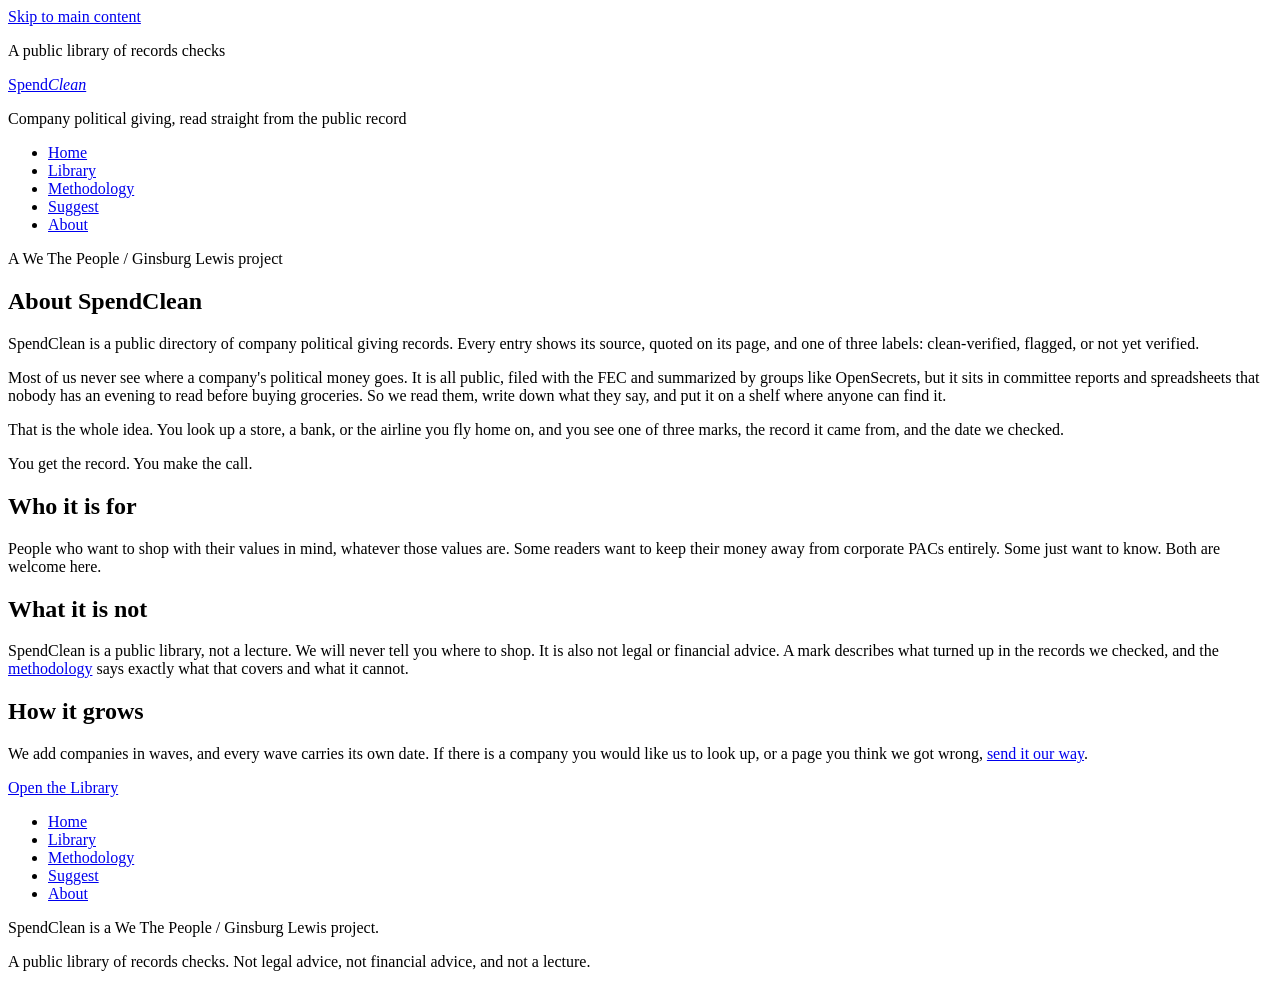
==== about.html @ b9289b15 "Add files via upload" ====
<!doctype html>
<html lang="en">
<head>
  <meta charset="utf-8">
  <meta name="viewport" content="width=device-width, initial-scale=1">
  <title>About | SpendClean</title>
  <meta name="description" content="SpendClean is a public directory of company political giving records. Each company gets one of three labels, clean-verified, flagged, or not yet verified, and every entry shows the public record behind the label.">
  <link rel="canonical" href="https://spendclean.com/about.html">
  <link rel="icon" href="data:,">
  <link rel="stylesheet" href="assets/css/styles.css">
  <script src="assets/js/app.js" defer></script>
</head>
<body data-page="about">
  <a class="skip-link" href="#main">Skip to main content</a>
  <header class="masthead">
    <div class="wrap">
      <p class="masthead-top"><span>A public library of records checks</span><span data-needs-meta hidden>Wave <span data-bind="wave"></span>, checked <span data-bind="last-verified"></span></span></p>
      <a class="masthead-title" href="index.html">Spend<em>Clean</em></a>
      <p class="masthead-tag">Company political giving, read straight from the public record</p>
      <nav class="site-nav" aria-label="Main">
        <ul>
          <li><a href="index.html">Home</a></li>
          <li><a href="library.html">Library</a></li>
          <li><a href="methodology.html">Methodology</a></li>
          <li><a href="suggest.html">Suggest</a></li>
          <li><a href="about.html">About</a></li>
        </ul>
      </nav>
    </div>
  </header>

  <main id="main">
    <div class="wrap">
      <article class="article">
        <p class="kicker">A We The People / Ginsburg Lewis project</p>
        <h1>About SpendClean</h1>
        <p class="deck">SpendClean is a public directory of company political giving records. Every entry shows its source, quoted on its page, and one of three labels: clean-verified, flagged, or not yet verified.</p>

        <p class="dropcap">Most of us never see where a company's political money goes. It is all public, filed with the FEC and summarized by groups like OpenSecrets, but it sits in committee reports and spreadsheets that nobody has an evening to read before buying groceries. So we read them, write down what they say, and put it on a shelf where anyone can find it.</p>

        <p>That is the whole idea. You look up a store, a bank, or the airline you fly home on, and you see one of three marks, the record it came from, and the date we checked.</p>

        <p class="pull">You get the record. You make the call.</p>

        <h2>Who it is for</h2>
        <p>People who want to shop with their values in mind, whatever those values are. Some readers want to keep their money away from corporate PACs entirely. Some just want to know. Both are welcome here.</p>

        <h2>What it is not</h2>
        <p>SpendClean is a public library, not a lecture. We will never tell you where to shop. It is also not legal or financial advice. A mark describes what turned up in the records we checked, and the <a href="methodology.html">methodology</a> says exactly what that covers and what it cannot.</p>

        <h2>How it grows</h2>
        <p>We add companies in waves, and every wave carries its own date. If there is a company you would like us to look up, or a page you think we got wrong, <a href="suggest.html">send it our way</a>.</p>

        <p><a class="btn" href="library.html">Open the Library</a></p>
      </article>
    </div>
  </main>

  <footer class="colophon">
    <div class="wrap">
      <nav aria-label="Footer">
        <ul>
          <li><a href="index.html">Home</a></li>
          <li><a href="library.html">Library</a></li>
          <li><a href="methodology.html">Methodology</a></li>
          <li><a href="suggest.html">Suggest</a></li>
          <li><a href="about.html">About</a></li>
        </ul>
      </nav>
      <p class="project">SpendClean is a We The People / Ginsburg Lewis project.</p>
      <p>A public library of records checks. Not legal advice, not financial advice, and not a lecture.</p>
      <p class="mono" data-needs-meta hidden>Wave <span data-bind="wave"></span>. Last verified <span data-bind="last-verified"></span>. Set in your device's own typefaces.</p>
    </div>
  </footer>
</body>
</html>
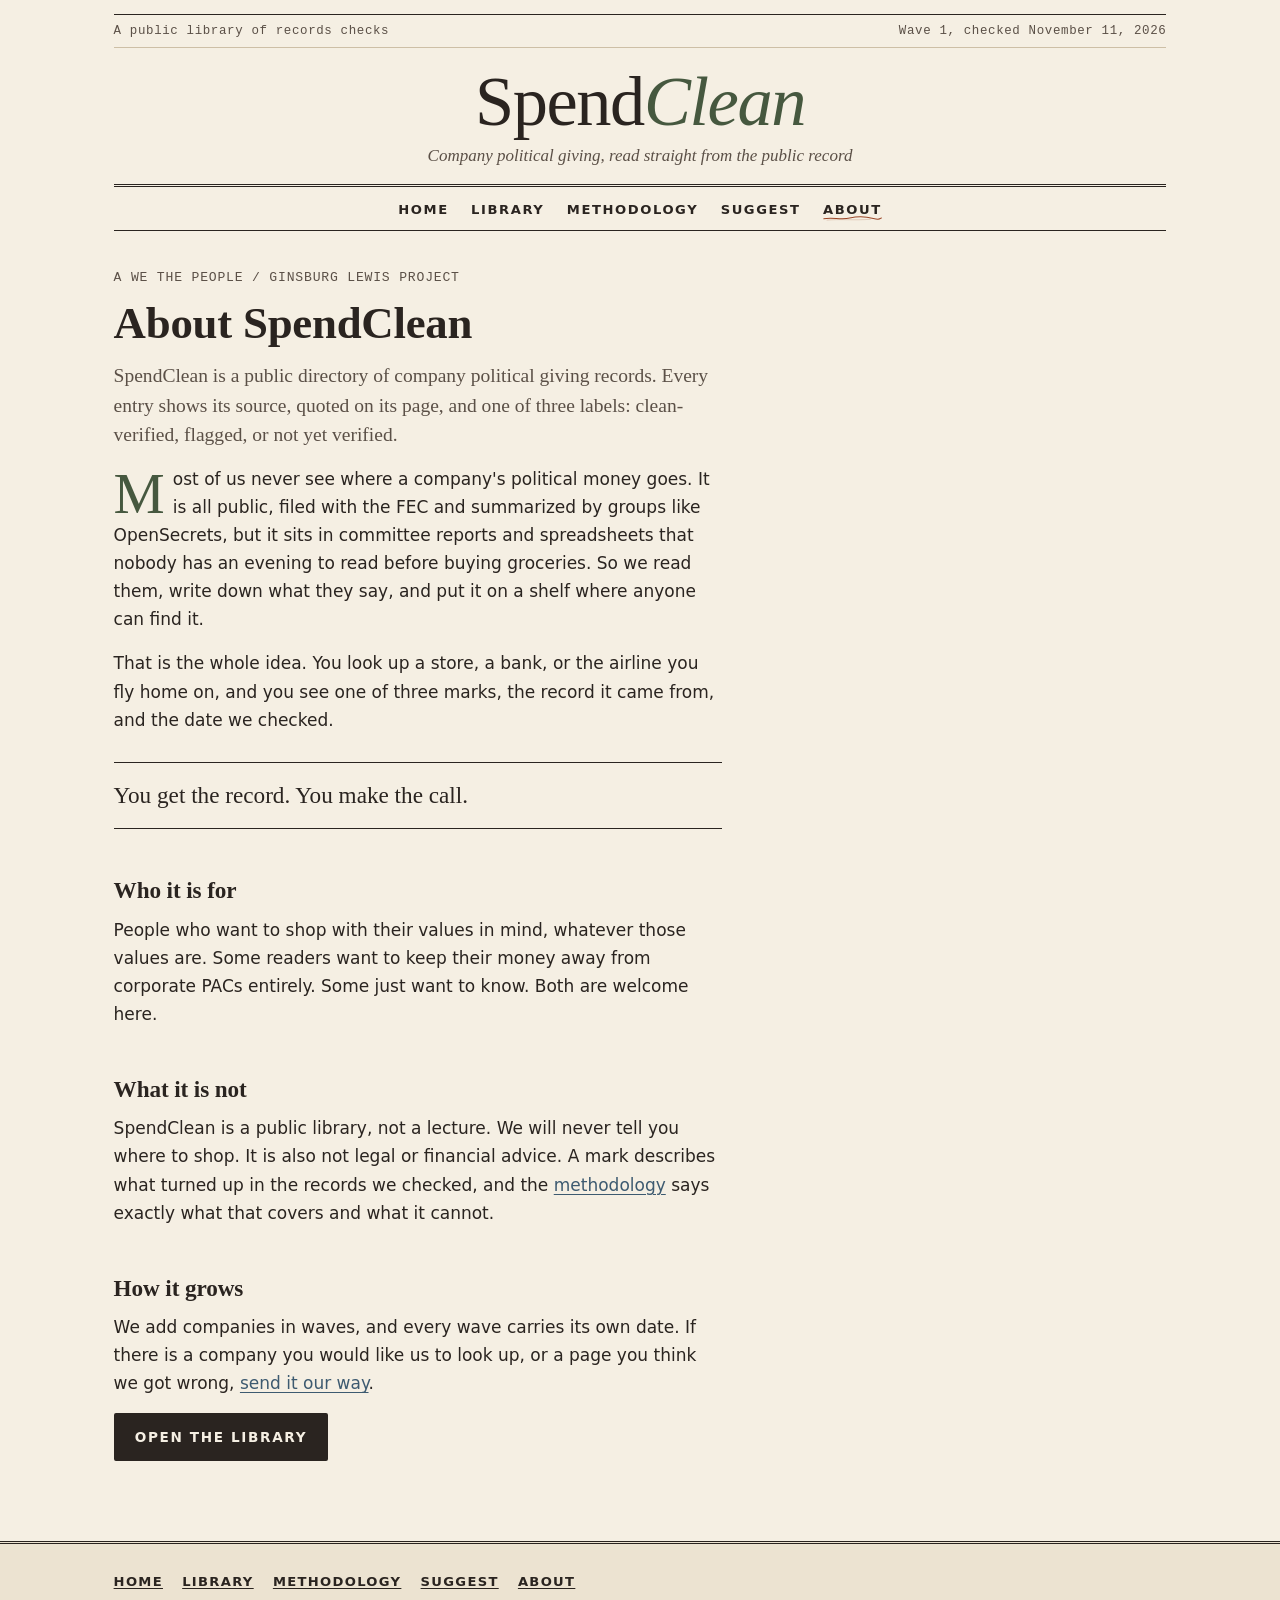
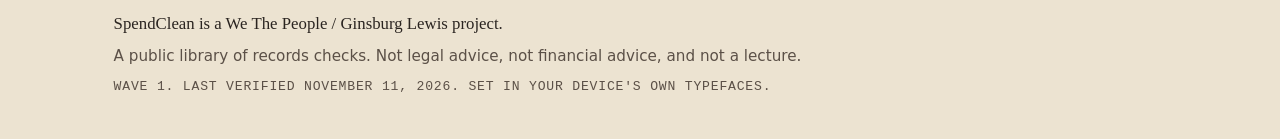
==== commit cffd5705: "SEO pass: sitemap, robots, social share tags" ====
--- a/about.html
+++ b/about.html
@@ -4,8 +4,16 @@
   <meta charset="utf-8">
   <meta name="viewport" content="width=device-width, initial-scale=1">
   <title>About | SpendClean</title>
-  <meta name="description" content="SpendClean is a public directory of company political giving records. Each company gets one of three labels, clean-verified, flagged, or not yet verified, and every entry shows the public record behind the label.">
+  <meta name="description" content="About SpendClean, a public directory of company political giving records. Every entry shows its source, quoted on its page, and one of three labels, clean-verified, flagged, or not yet verified.">
   <link rel="canonical" href="https://spendclean.com/about.html">
+  <meta property="og:type" content="website">
+  <meta property="og:site_name" content="SpendClean">
+  <meta property="og:title" content="About | SpendClean">
+  <meta property="og:description" content="About SpendClean, a public directory of company political giving records. Every entry shows its source, quoted on its page, and one of three labels, clean-verified, flagged, or not yet verified.">
+  <meta property="og:url" content="https://spendclean.com/about.html">
+  <meta name="twitter:card" content="summary">
+  <meta name="twitter:title" content="About | SpendClean">
+  <meta name="twitter:description" content="About SpendClean, a public directory of company political giving records. Every entry shows its source, quoted on its page, and one of three labels, clean-verified, flagged, or not yet verified.">
   <link rel="icon" href="data:,">
   <link rel="stylesheet" href="assets/css/styles.css">
   <script src="assets/js/app.js" defer></script>
--- a/assets/css/styles.css
+++ b/assets/css/styles.css
@@ -0,0 +1,486 @@
+/* SpendClean. Ink on linen, set in the reader's own system typefaces.
+   Layers, in order: clean layout, honest content, French country dressing, scrappy details.
+   No gradients, no web fonts, no images beyond two tiny inline SVGs. */
+
+:root {
+  /* paper and ink */
+  --paper: #f5efe3;
+  --linen: #ece3d1;
+  --card: #fbf7ee;
+  --ink: #2a2420;
+  --ink-soft: #5b5047;
+  --rule: #cdbfa6;
+  --rule-strong: #8f7f68;
+
+  /* country accents, darkened so text passes AA on paper */
+  --sage: #46583f;
+  --sage-wash: #e2e5d3;
+  --blue: #3d5a70;
+  --blue-wash: #dde4e6;
+  --terra: #9a4526;
+  --terra-wash: #f2dccf;
+  --tape: rgba(214, 196, 160, 0.72);
+  --focus: #3d5a70;
+
+  --serif: "Iowan Old Style", "Palatino Linotype", Palatino, "Book Antiqua", Georgia, "Times New Roman", serif;
+  --sans: system-ui, -apple-system, "Segoe UI", Roboto, "Helvetica Neue", Arial, sans-serif;
+  --mono: "American Typewriter", "Courier New", Courier, ui-monospace, monospace;
+
+  --max: 68rem;
+  --measure: 38rem;
+
+  /* paper grain, used only on the clipping and taped notes */
+  --grain: url("data:image/svg+xml,%3Csvg xmlns='http://www.w3.org/2000/svg' width='140' height='140'%3E%3Cfilter id='n'%3E%3CfeTurbulence type='fractalNoise' baseFrequency='.85' numOctaves='2' stitchTiles='stitch'/%3E%3CfeColorMatrix values='0 0 0 0 .32 0 0 0 0 .26 0 0 0 0 .2 0 0 0 .07 0'/%3E%3C/filter%3E%3Crect width='100%25' height='100%25' filter='url(%23n)'/%3E%3C/svg%3E");
+  /* a pencil-drawn underline */
+  --scribble: url("data:image/svg+xml,%3Csvg xmlns='http://www.w3.org/2000/svg' viewBox='0 0 300 14' preserveAspectRatio='none'%3E%3Cpath d='M3 9 C 45 4, 90 12, 135 7 S 215 3, 255 8 S 290 6, 297 7' fill='none' stroke='%239a4526' stroke-width='2.4' stroke-linecap='round'/%3E%3Cpath d='M20 12 C 80 9, 160 13, 240 10' fill='none' stroke='%239a4526' stroke-width='1.2' stroke-linecap='round' opacity='.55'/%3E%3C/svg%3E");
+}
+
+*, *::before, *::after { box-sizing: border-box; }
+html { -webkit-text-size-adjust: 100%; }
+[hidden] { display: none !important; }
+
+body {
+  margin: 0;
+  background: var(--paper);
+  color: var(--ink);
+  font-family: var(--sans);
+  font-size: 1.0625rem;
+  line-height: 1.65;
+}
+
+a { color: var(--blue); text-decoration-thickness: 1px; text-underline-offset: 0.18em; }
+a:hover { color: var(--terra); text-decoration-thickness: 2px; }
+
+:focus-visible { outline: 3px solid var(--focus); outline-offset: 3px; }
+
+.skip-link {
+  position: absolute; left: 1rem; top: -4rem; z-index: 10;
+  background: var(--card); color: var(--ink);
+  padding: 0.5rem 0.75rem; border: 2px solid var(--ink);
+}
+.skip-link:focus { top: 1rem; }
+
+.visually-hidden {
+  position: absolute !important; width: 1px; height: 1px;
+  padding: 0; margin: -1px; overflow: hidden;
+  clip: rect(0 0 0 0); white-space: nowrap; border: 0;
+}
+
+.wrap { max-width: var(--max); margin: 0 auto; padding: 0 1.1rem; }
+
+h1, h2, h3 {
+  font-family: var(--serif);
+  font-weight: 600;
+  line-height: 1.15;
+  margin: 0 0 0.75rem;
+  letter-spacing: -0.005em;
+}
+h1 { font-size: 2.3rem; }
+h2 { font-size: 1.55rem; margin-top: 3rem; }
+h3 { font-size: 1.2rem; }
+p { margin: 0 0 1rem; }
+
+/* small typewritten labels */
+.kicker, .mono {
+  font-family: var(--mono);
+  font-size: 0.82rem;
+  letter-spacing: 0.06em;
+  text-transform: uppercase;
+  color: var(--ink-soft);
+}
+.kicker { margin: 0 0 0.6rem; }
+
+.deck {
+  font-family: var(--serif);
+  font-size: 1.22rem;
+  line-height: 1.5;
+  color: var(--ink-soft);
+  max-width: var(--measure);
+}
+
+.scribble {
+  background-image: var(--scribble);
+  background-repeat: no-repeat;
+  background-size: 100% 0.32em;
+  background-position: 0 96%;
+  padding-bottom: 0.08em;
+}
+
+/* ---------- Masthead ---------- */
+.masthead { padding-top: 0.9rem; }
+.masthead-top {
+  display: flex; flex-wrap: wrap; justify-content: space-between; gap: 0.25rem 1rem;
+  margin: 0;
+  padding: 0.35rem 0;
+  border-top: 1px solid var(--ink);
+  border-bottom: 1px solid var(--rule);
+  font-family: var(--mono); font-size: 0.78rem; letter-spacing: 0.05em; color: var(--ink-soft);
+}
+.masthead-title {
+  display: block;
+  text-align: center;
+  font-family: var(--serif);
+  font-weight: 500;
+  font-size: 3rem;
+  line-height: 1;
+  letter-spacing: -0.02em;
+  color: var(--ink);
+  text-decoration: none;
+  padding: 1.1rem 0 0.35rem;
+}
+.masthead-title:hover { color: var(--ink); }
+.masthead-title em { font-style: italic; color: var(--sage); }
+.masthead-tag {
+  text-align: center;
+  font-family: var(--serif);
+  font-style: italic;
+  color: var(--ink-soft);
+  margin: 0 0 0.9rem;
+}
+.site-nav {
+  border-top: 3px double var(--ink);
+  border-bottom: 1px solid var(--ink);
+}
+.site-nav ul {
+  list-style: none; margin: 0; padding: 0.45rem 0;
+  display: flex; flex-wrap: wrap; justify-content: center; gap: 0.15rem 1.4rem;
+}
+.site-nav a {
+  font-family: var(--sans);
+  font-size: 0.82rem; font-weight: 600;
+  letter-spacing: 0.12em; text-transform: uppercase;
+  color: var(--ink); text-decoration: none;
+  padding: 0.2rem 0;
+}
+.site-nav a:hover { color: var(--terra); }
+.site-nav a[aria-current="page"] {
+  background-image: var(--scribble);
+  background-repeat: no-repeat;
+  background-size: 100% 0.45em;
+  background-position: 0 100%;
+}
+
+main { padding: 2.25rem 0 4rem; }
+
+/* ---------- Stamped status marks ---------- */
+.stamp {
+  display: inline-block;
+  font-family: var(--mono);
+  font-size: 0.76rem;
+  font-weight: 700;
+  letter-spacing: 0.13em;
+  text-transform: uppercase;
+  line-height: 1.2;
+  padding: 0.32rem 0.55rem 0.26rem;
+  border: 2px solid currentColor;
+  border-radius: 3px;
+  box-shadow: inset 0 0 0 2px var(--card), inset 0 0 0 3px currentColor;
+  background: var(--card);
+  transform: rotate(-2deg);
+  white-space: nowrap;
+}
+.stamp-clean { color: var(--sage); }
+.stamp-flagged { color: var(--terra); transform: rotate(1.5deg); }
+.stamp-pending { color: var(--blue); transform: rotate(-1deg); }
+.stamp-lg { font-size: 0.92rem; padding: 0.45rem 0.75rem 0.38rem; }
+
+/* ---------- Margin notes, tape, clipping ---------- */
+.margin-note {
+  font-family: var(--serif);
+  font-style: italic;
+  color: var(--ink-soft);
+  border-left: 2px solid var(--terra);
+  padding: 0.1rem 0 0.1rem 0.9rem;
+  margin: 1.25rem 0;
+}
+.margin-note strong { font-style: normal; color: var(--ink); }
+.arrow-note::before {
+  content: "";
+  display: block;
+  width: 2.6rem; height: 1.1rem;
+  margin-bottom: 0.2rem;
+  background: url("data:image/svg+xml,%3Csvg xmlns='http://www.w3.org/2000/svg' viewBox='0 0 52 22'%3E%3Cpath d='M48 4 C 34 2, 18 6, 6 15' fill='none' stroke='%239a4526' stroke-width='1.8' stroke-linecap='round'/%3E%3Cpath d='M5 8 L 5 16 L 13 17' fill='none' stroke='%239a4526' stroke-width='1.8' stroke-linecap='round' stroke-linejoin='round'/%3E%3C/svg%3E") no-repeat left center / contain;
+}
+
+.taped {
+  position: relative;
+  background: var(--card) var(--grain);
+  border: 1px solid var(--rule);
+  padding: 1.6rem 1.2rem 1.2rem;
+  margin-top: 1.5rem;
+}
+.taped::before {
+  content: "";
+  position: absolute;
+  top: -0.7rem; left: 50%;
+  width: 6.5rem; height: 1.4rem;
+  margin-left: -3.25rem;
+  background: var(--tape);
+  border-left: 1px dashed rgba(143, 127, 104, 0.5);
+  border-right: 1px dashed rgba(143, 127, 104, 0.5);
+  transform: rotate(-3deg);
+}
+.taped h2 { margin-top: 0; font-size: 1.3rem; }
+
+/* ---------- Home ---------- */
+.front-lead { max-width: 46rem; }
+.front-lead h1 { font-size: 2.6rem; font-weight: 500; }
+
+.search-line {
+  display: flex; flex-wrap: wrap; align-items: flex-end; gap: 0.6rem 0.8rem;
+  margin: 1.6rem 0 0; max-width: 34rem;
+}
+.search-line label { width: 100%; }
+.search-line input { flex: 1 1 13rem; }
+
+.front-grid { display: grid; gap: 1rem 3rem; margin-top: 1rem; }
+
+.tally { width: 100%; border-collapse: collapse; margin-top: 0.5rem; font-variant-numeric: tabular-nums; }
+.tally caption { text-align: left; }
+.tally th, .tally td { padding: 0.8rem 0.4rem; border-bottom: 1px solid var(--rule); text-align: left; vertical-align: middle; }
+.tally td.num { font-family: var(--serif); font-size: 2rem; line-height: 1; text-align: right; width: 4.5rem; }
+.tally td.of { color: var(--ink-soft); font-family: var(--mono); font-size: 0.82rem; }
+.tally tfoot th, .tally tfoot td { border-top: 2px solid var(--ink); border-bottom: 0; }
+.tally tfoot th { font-family: var(--serif); font-weight: 600; font-size: 1.1rem; }
+
+.marks { margin: 0; }
+.marks dt { margin-top: 1rem; }
+.marks dt:first-child { margin-top: 0.2rem; }
+.marks dd { margin: 0.45rem 0 0; font-size: 0.98rem; }
+
+.aisles {
+  list-style: none; padding: 0; margin: 0;
+  font-family: var(--serif); font-size: 1.35rem; line-height: 1.9;
+}
+.aisles li { display: inline; }
+.aisles li + li::before { content: "\00a0\00b7\00a0"; color: var(--rule-strong); }
+.aisles a { color: var(--ink); text-transform: capitalize; }
+.aisles a:hover { color: var(--terra); }
+.aisles .n { font-family: var(--mono); font-size: 0.85rem; color: var(--ink-soft); vertical-align: 0.15em; margin-left: 0.15rem; }
+
+.shelves { display: grid; gap: 2rem 2.5rem; margin-top: 1rem; }
+.shelf h3 { display: flex; align-items: center; gap: 0.6rem; border-bottom: 1px solid var(--ink); padding-bottom: 0.5rem; }
+.shelf ul { list-style: none; padding: 0; margin: 0; }
+.shelf li { padding: 0.45rem 0; border-bottom: 1px dotted var(--rule-strong); display: flex; justify-content: space-between; gap: 1rem; }
+.shelf li a { font-family: var(--serif); font-size: 1.08rem; color: var(--ink); text-decoration: none; }
+.shelf li a:hover { color: var(--terra); text-decoration: underline; }
+.shelf .cat { font-family: var(--mono); font-size: 0.76rem; color: var(--ink-soft); text-transform: lowercase; white-space: nowrap; align-self: center; }
+.shelf .more { display: inline-block; margin-top: 0.6rem; font-family: var(--mono); font-size: 0.85rem; }
+
+.front-close { margin-top: 3.5rem; border-top: 3px double var(--ink); padding-top: 1.5rem; max-width: var(--measure); }
+.front-close p { font-family: var(--serif); font-size: 1.15rem; }
+
+/* ---------- Forms ---------- */
+label, .label {
+  display: block;
+  font-family: var(--mono);
+  font-size: 0.82rem;
+  letter-spacing: 0.06em;
+  text-transform: uppercase;
+  color: var(--ink);
+  margin-bottom: 0.3rem;
+}
+input, select, textarea {
+  font: inherit;
+  font-family: var(--serif);
+  font-size: 1.1rem;
+  color: var(--ink);
+  width: 100%;
+  min-height: 2.75rem;
+  padding: 0.45rem 0.2rem;
+  background: transparent;
+  border: 0;
+  border-bottom: 2px solid var(--ink);
+  border-radius: 0;
+}
+select { padding-right: 1.5rem; background: var(--card); border: 1px solid var(--rule-strong); border-bottom-width: 2px; border-bottom-color: var(--ink); padding-left: 0.5rem; }
+textarea {
+  min-height: 9rem; resize: vertical;
+  line-height: 2rem;
+  border: 1px solid var(--rule-strong);
+  padding: 0.3rem 0.6rem;
+  background-color: var(--card);
+}
+input::placeholder { color: #6b6056; font-style: italic; }
+
+.btn {
+  font-family: var(--sans);
+  font-size: 0.85rem; font-weight: 700;
+  letter-spacing: 0.12em; text-transform: uppercase;
+  min-height: 2.75rem;
+  padding: 0.65rem 1.2rem;
+  color: var(--paper);
+  background: var(--ink);
+  border: 2px solid var(--ink);
+  border-radius: 2px;
+  cursor: pointer;
+  text-decoration: none;
+  display: inline-block;
+}
+.btn:hover { background: var(--terra); border-color: var(--terra); color: var(--paper); }
+.btn-plain { background: transparent; color: var(--ink); }
+.btn-plain:hover { background: var(--ink); color: var(--paper); border-color: var(--ink); }
+
+/* ---------- Library ---------- */
+.lib-head { display: grid; gap: 0.5rem 3rem; }
+.filters {
+  display: grid; gap: 1.1rem 1.5rem;
+  margin-top: 1.6rem; padding: 1.2rem 0;
+  border-top: 1px solid var(--ink); border-bottom: 1px solid var(--rule);
+}
+.results-bar {
+  display: flex; flex-wrap: wrap; align-items: center; justify-content: space-between; gap: 0.6rem 1rem;
+  margin: 1.2rem 0 0.4rem;
+}
+.results-bar p { margin: 0; }
+
+.ledger { list-style: none; padding: 0; margin: 0; border-top: 2px solid var(--ink); }
+.ledger li {
+  display: grid;
+  grid-template-columns: 1fr auto;
+  grid-template-areas: "name stamp" "cat stamp";
+  gap: 0.15rem 1rem;
+  align-items: center;
+  padding: 0.85rem 0.2rem;
+  border-bottom: 1px solid var(--rule);
+}
+.ledger .name { grid-area: name; font-family: var(--serif); font-size: 1.2rem; color: var(--ink); text-decoration: none; }
+.ledger .name:hover { color: var(--terra); text-decoration: underline; }
+.ledger .cat { grid-area: cat; font-family: var(--mono); font-size: 0.78rem; color: var(--ink-soft); }
+.ledger .stamp { grid-area: stamp; justify-self: end; }
+
+.empty { margin-top: 1.5rem; max-width: 30rem; }
+
+/* ---------- Company entry ---------- */
+.entry { max-width: 46rem; }
+.entry-head { display: flex; flex-wrap: wrap; align-items: center; gap: 0.75rem 1.25rem; border-bottom: 3px double var(--ink); padding-bottom: 1rem; }
+.entry-head h1 { margin: 0; font-size: 2.6rem; font-weight: 500; }
+.entry .lede { font-family: var(--serif); font-size: 1.25rem; line-height: 1.5; margin-top: 1.4rem; }
+
+.clipping {
+  position: relative;
+  margin: 0;
+  padding: 1.9rem 1.4rem 1.6rem;
+  background: var(--card) var(--grain);
+  border: 1px solid var(--rule);
+  transform: rotate(-0.4deg);
+  /* a softly torn lower edge */
+  clip-path: polygon(0 0, 100% 0, 100% 96%, 96% 99%, 91% 96.5%, 85% 99.5%, 78% 97%, 70% 99%, 62% 96.8%, 55% 99.4%, 47% 97.2%, 39% 99.6%, 31% 96.9%, 24% 99.2%, 16% 97.1%, 9% 99.5%, 3% 97%, 0 99%);
+}
+.clipping-wrap { position: relative; margin: 2.4rem 0 1.5rem; }
+.clipping-wrap::before {
+  content: "";
+  position: absolute; z-index: 2;
+  top: -0.7rem; left: 1.4rem;
+  width: 5.5rem; height: 1.3rem;
+  background: var(--tape);
+  transform: rotate(-4deg);
+}
+.clipping blockquote { margin: 0; }
+.clipping blockquote p {
+  font-family: var(--mono);
+  font-size: 1.12rem;
+  line-height: 1.6;
+  margin: 0;
+  color: var(--ink);
+}
+.clipping blockquote p::before { content: "\201C"; }
+.clipping blockquote p::after { content: "\201D"; }
+.clipping figcaption { margin-top: 1rem; padding-top: 0.8rem; border-top: 1px dashed var(--rule-strong); font-size: 0.95rem; }
+.clipping figcaption p { margin: 0 0 0.35rem; }
+.clipping .quote-label { font-family: var(--serif); font-style: italic; color: var(--ink-soft); }
+.clipping cite { font-style: normal; font-weight: 700; }
+.clipping .link-note { color: var(--ink-soft); font-size: 0.9rem; }
+
+.particulars { margin: 1.5rem 0 0; }
+.particulars div { display: grid; gap: 0.1rem 1.5rem; padding: 0.7rem 0; border-bottom: 1px solid var(--rule); }
+.particulars dt { font-family: var(--mono); font-size: 0.78rem; letter-spacing: 0.06em; text-transform: uppercase; color: var(--ink-soft); }
+.particulars dd { margin: 0; }
+
+.back { display: inline-block; margin-top: 2rem; font-family: var(--mono); font-size: 0.9rem; }
+
+/* ---------- Long-form pages ---------- */
+.article { max-width: var(--measure); }
+.article h2 { font-size: 1.45rem; }
+.article h2 .num { font-family: var(--mono); font-size: 0.9rem; color: var(--terra); margin-right: 0.5rem; vertical-align: 0.2em; }
+.article ul { padding-left: 1.2rem; }
+.article li { margin-bottom: 0.55rem; }
+.article li::marker { color: var(--terra); }
+.dropcap::first-letter {
+  float: left;
+  font-family: var(--serif);
+  font-size: 3.6rem;
+  line-height: 0.85;
+  padding: 0.3rem 0.5rem 0 0;
+  color: var(--sage);
+}
+.pull {
+  font-family: var(--serif);
+  font-size: 1.45rem;
+  line-height: 1.4;
+  color: var(--ink);
+  margin: 1.8rem 0;
+  padding: 1rem 0;
+  border-top: 1px solid var(--ink);
+  border-bottom: 1px solid var(--ink);
+}
+.with-aside { display: grid; gap: 0 3.5rem; }
+.sign-off { font-family: var(--serif); font-style: italic; color: var(--ink-soft); }
+
+/* ---------- Suggest ---------- */
+.postcard {
+  background: var(--card);
+  border: 1px solid var(--rule-strong);
+  padding: 1.5rem 1.3rem;
+  box-shadow: 3px 4px 0 var(--linen);
+}
+.form { display: grid; gap: 1.4rem; }
+.req { color: var(--terra); }
+.hint { font-size: 0.92rem; color: var(--ink-soft); margin: 0.35rem 0 0; }
+.error { color: var(--terra); font-weight: 600; font-size: 0.95rem; margin: 0.35rem 0 0; }
+.error:empty { display: none; }
+[aria-invalid="true"] { border-color: var(--terra); border-bottom-width: 3px; }
+.thanks { border-left: 3px solid var(--sage); background: var(--sage-wash); padding: 1rem 1.1rem; margin-bottom: 1.25rem; }
+.thanks:empty { display: none; }
+
+.load-error { border-left: 3px solid var(--terra); background: var(--terra-wash); padding: 1rem 1.1rem; }
+
+/* ---------- Colophon ---------- */
+.colophon { border-top: 3px double var(--ink); background: var(--linen); color: var(--ink-soft); font-size: 0.95rem; }
+.colophon .wrap { padding-top: 1.6rem; padding-bottom: 2.2rem; }
+.colophon ul { list-style: none; padding: 0; margin: 0 0 1rem; display: flex; flex-wrap: wrap; gap: 0.2rem 1.2rem; }
+.colophon a { color: var(--ink); font-family: var(--sans); font-size: 0.82rem; font-weight: 600; letter-spacing: 0.1em; text-transform: uppercase; }
+.colophon .project { font-family: var(--serif); font-size: 1.05rem; color: var(--ink); }
+.colophon p { margin: 0 0 0.4rem; }
+
+/* ---------- Wider screens ---------- */
+@media (min-width: 42rem) {
+  h1 { font-size: 2.8rem; }
+  .masthead-title { font-size: 4.4rem; }
+  .front-lead h1 { font-size: 3.5rem; }
+  .entry-head h1 { font-size: 3.2rem; }
+  .filters { grid-template-columns: 2fr 1fr 1fr; align-items: end; }
+  .ledger li { grid-template-columns: 1fr 13rem 12rem; grid-template-areas: "name cat stamp"; }
+  .particulars div { grid-template-columns: 11rem 1fr; }
+  .shelves { grid-template-columns: repeat(2, 1fr); }
+}
+@media (min-width: 62rem) {
+  .front-grid { grid-template-columns: 1.6fr 1fr; align-items: start; }
+  .front-grid .taped { margin-top: 3.6rem; transform: rotate(0.6deg); }
+  .shelves { grid-template-columns: 1.15fr 1.15fr 1fr; }
+  .with-aside { grid-template-columns: minmax(0, var(--measure)) 17rem; }
+  .with-aside aside { padding-top: 5.5rem; }
+  .suggest-grid { display: grid; grid-template-columns: 1fr 1.15fr; gap: 3.5rem; align-items: start; }
+  .lib-head { grid-template-columns: 1fr 18rem; align-items: end; }
+  .entry-layout { display: grid; grid-template-columns: minmax(0, 46rem) 15rem; gap: 3.5rem; align-items: start; }
+  .entry-aside { padding-top: 7.5rem; }
+}
+
+@media (prefers-reduced-motion: reduce) {
+  * { transition: none !important; animation: none !important; }
+}
+
+@media print {
+  .site-nav, .colophon nav, .skip-link { display: none; }
+  body { background: #fff; }
+}
